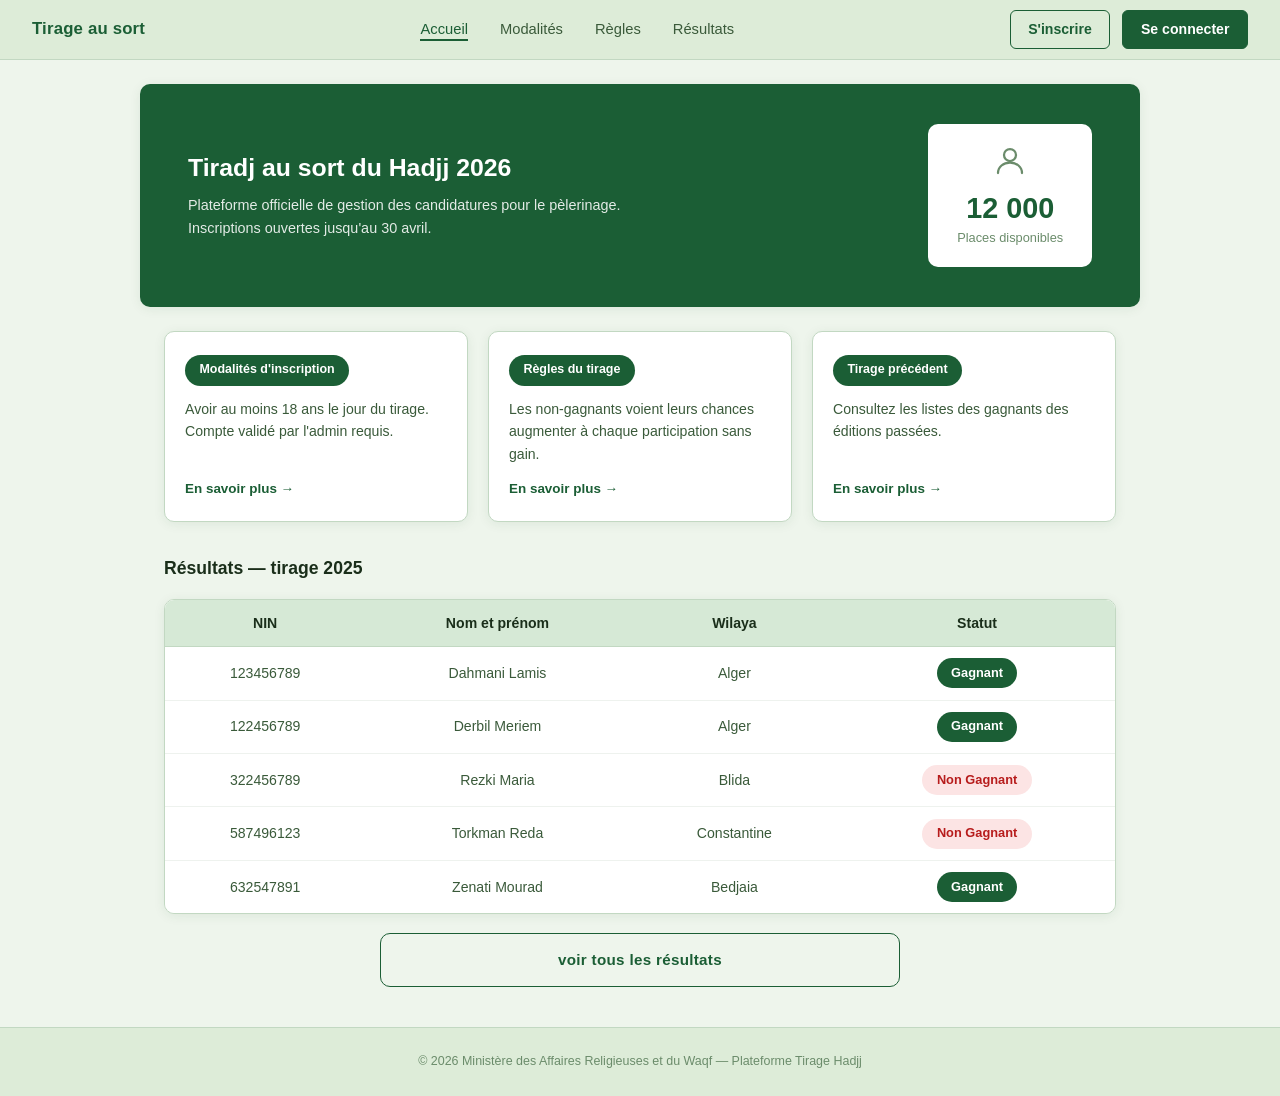
==== index.html @ b068f0e5 "Update HTML structure" ====
<!DOCTYPE html>
<html lang="fr">
<head>
  <meta charset="UTF-8" />
  <meta name="viewport" content="width=device-width, initial-scale=1.0"/>
  <title>Tirage au Sort – Hadjj 2026</title>
  <link rel="stylesheet" href="style.css" />
</head>
<body>

 
  <nav class="navbar">
    <div class="nav-brand">Tirage au sort</div>
    <ul class="nav-links">
      <li><a href="index.html" class="active">Accueil</a></li>
      <li><a href="modalites.html">Modalités</a></li>
      <li><a href="regles.html">Règles</a></li>
      <li><a href="resultats.html">Résultats</a></li>
    </ul>
    <div class="nav-actions">
      <a href="register.html" class="btn btn-outline">S'inscrire</a>
      <a href="login.html" class="btn btn-primary">Se connecter</a>
    </div>
  </nav>

  <!HERO Banner >
  <section class="hero">
    <div class="hero-content">
      <h1>Tiradj au sort du Hadjj 2026</h1>
      <p>Plateforme officielle de gestion des candidatures pour le pèlerinage.<br>
         Inscriptions ouvertes jusqu'au 30 avril.</p>
    </div>
    <div class="hero-counter">
      <div class="counter-icon">
        <svg xmlns="http://www.w3.org/2000/svg" width="36" height="36" viewBox="0 0 24 24"
             fill="none" stroke="currentColor" stroke-width="1.5"
             stroke-linecap="round" stroke-linejoin="round">
          <circle cx="12" cy="8" r="4"/>
          <path d="M4 20c0-4 3.6-7 8-7s8 3 8 7"/>
        </svg>
      </div>
      <span class="counter-number">12 000</span>
      <span class="counter-label">Places disponibles</span>
    </div>
  </section>

  <!INFO CARDS >
  <section class="cards-section">
    <div class="cards-grid">

      <div class="card">
        <span class="card-tag">Modalités d'inscription</span>
        <p>Avoir au moins 18 ans le jour du tirage. Compte validé par l'admin requis.</p>
        <a href="modalites.html" class="card-link">En savoir plus &rarr;</a>
      </div>

      <div class="card">
        <span class="card-tag">Règles du tirage</span>
        <p>Les non-gagnants voient leurs chances augmenter à chaque participation sans gain.</p>
        <a href="regles.html" class="card-link">En savoir plus &rarr;</a>
      </div>

      <div class="card">
        <span class="card-tag">Tirage précédent</span>
        <p>Consultez les listes des gagnants des éditions passées.</p>
        <a href="resultats.html" class="card-link">En savoir plus &rarr;</a>
      </div>

    </div>
  </section>

  <!Table des resultats >
  <section class="results-section">
    <h2>Résultats — tirage 2025</h2>
    <div class="table-wrapper">
      <table class="results-table">
        <thead>
          <tr>
            <th>NIN</th>
            <th>Nom et prénom</th>
            <th>Wilaya</th>
            <th>Statut</th>
          </tr>
        </thead>
        <tbody>
          <tr>
            <td>123456789</td>
            <td>Dahmani Lamis</td>
            <td>Alger</td>
            <td><span class="badge gagnant">Gagnant</span></td>
          </tr>
          <tr>
            <td>122456789</td>
            <td>Derbil Meriem</td>
            <td>Alger</td>
            <td><span class="badge gagnant">Gagnant</span></td>
          </tr>
          <tr>
            <td>322456789</td>
            <td>Rezki Maria</td>
            <td>Blida</td>
            <td><span class="badge non-gagnant">Non Gagnant</span></td>
          </tr>
          <tr>
            <td>587496123</td>
            <td>Torkman Reda</td>
            <td>Constantine</td>
            <td><span class="badge non-gagnant">Non Gagnant</span></td>
          </tr>
          <tr>
            <td>632547891</td>
            <td>Zenati Mourad</td>
            <td>Bedjaia</td>
            <td><span class="badge gagnant">Gagnant</span></td>
          </tr>
        </tbody>
      </table>
    </div>

    <div class="cta-wrapper">
      <a href="resultats.html" class="btn btn-cta">voir tous les résultats</a>
    </div>
  </section>

  <!Footer >
  <footer class="footer">
    <p>&copy; 2026 Ministère des Affaires Religieuses et du Waqf — Plateforme Tirage Hadjj</p>
  </footer>

</body>
</html>
---- style.css ----
/* Var */
:root {
  --green-dark:   #1b5e35;
  --green-mid:    #236b3e;
  --green-light:  #d6e9d6;
  --green-pale:   #eef5ec;
  --green-nav:    #ddecd8;
  --white:        #ffffff;
  --text-dark:    #1a2e1a;
  --text-mid:     #3a5a3a;
  --text-muted:   #6b8c6b;
  --badge-win-bg: #1b5e35;
  --badge-win-tx: #ffffff;
  --badge-lose-bg:#fce4e4;
  --badge-lose-tx:#b71c1c;
  --border:       #c2d8c2;
  --radius:       10px;
  --radius-sm:    6px;
  --shadow:       0 2px 12px rgba(30, 80, 40, 0.08);
}

*, *::before, *::after {
  box-sizing: border-box;
  margin: 0;
  padding: 0;
}

body {
  font-family: 'Segoe UI', Tahoma, Geneva, Verdana, sans-serif;
  background: var(--green-pale);
  color: var(--text-dark);
  font-size: 15px;
  line-height: 1.6;
  
}

a {
  text-decoration: none;
  color: inherit;
}

ul { list-style: none; }



/* NAVBAR*/
.navbar {
  display: flex;
  align-items: center;
  justify-content: space-between;
  background: var(--green-nav);
  padding: 0 2rem;
  height: 60px;
  border-bottom: 1px solid var(--border);
  position: sticky;
  top: 0;
  z-index: 100;
}

.nav-brand {
  font-size: 1.05rem;
  font-weight: 700;
  color: var(--green-dark);
  letter-spacing: 0.01em;
}

.nav-links {
  display: flex;
  gap: 2rem;
}

.nav-links a {
  color: var(--text-mid);
  font-size: 0.92rem;
  font-weight: 500;
  padding-bottom: 2px;
  border-bottom: 2px solid transparent;
  transition: color 0.2s, border-color 0.2s;
}

.nav-links a:hover,
.nav-links a.active {
  color: var(--green-dark);
  border-bottom-color: var(--green-dark);
}

.nav-actions {
  display: flex;
  gap: 0.75rem;
  align-items: center;
}


/*Buttons*/
.btn {
  display: inline-block;
  padding: 0.45rem 1.1rem;
  border-radius: var(--radius-sm);
  font-size: 0.88rem;
  font-weight: 600;
  cursor: pointer;
  transition: background 0.2s, color 0.2s, border-color 0.2s;
}

.btn-outline {
  background: transparent;
  border: 1.5px solid var(--green-dark);
  color: var(--green-dark);
}

.btn-outline:hover {
  background: var(--green-dark);
  color: var(--white);
}

.btn-primary {
  background: var(--green-dark);
  border: 1.5px solid var(--green-dark);
  color: var(--white);
}

.btn-primary:hover {
  background: var(--green-mid);
}

.btn-cta {
  display: block;
  width: 100%;
  max-width: 520px;
  margin: 0 auto;
  padding: 0.85rem 2rem;
  text-align: center;
  background: transparent;
  border: 1.5px solid var(--green-dark);
  color: var(--green-dark);
  border-radius: var(--radius);
  font-size: 0.95rem;
  font-weight: 600;
  letter-spacing: 0.02em;
  transition: background 0.2s, color 0.2s;
}

.btn-cta:hover {
  background: var(--green-dark);
  color: var(--white);
}


/* Hero section */
.hero {
  background: var(--green-dark);
  color: var(--white);
  display: flex;
  align-items: center;
  justify-content: space-between;
  gap: 2rem;
  padding: 2.5rem 3rem;
  margin: 1.5rem auto;
  max-width: 1000px;
  border-radius: var(--radius);
  box-shadow: var(--shadow);
}

.hero-content h1 {
  font-size: 1.55rem;
  font-weight: 700;
  margin-bottom: 0.6rem;
  line-height: 1.3;
}

.hero-content p {
  font-size: 0.9rem;
  opacity: 0.88;
  line-height: 1.6;
}

.hero-counter {
  background: var(--white);
  color: var(--text-dark);
  border-radius: var(--radius);
  padding: 1.2rem 1.8rem;
  text-align: center;
  min-width: 150px;
  flex-shrink: 0;
  display: flex;
  flex-direction: column;
  align-items: center;
  gap: 0.3rem;
}

.counter-icon {
  color: var(--text-muted);
  margin-bottom: 0.2rem;
}

.counter-number {
  font-size: 1.8rem;
  font-weight: 800;
  color: var(--green-dark);
  line-height: 1;
}

.counter-label {
  font-size: 0.8rem;
  color: var(--text-muted);
}


/*Info Cards */
.cards-section {
  max-width: 1000px;
  margin: 0 auto 2rem;
  padding: 0 1.5rem;
}

.cards-grid {
  display: flex;
  gap: 1.25rem;
}

.card {
  flex: 1;
  background: var(--white);
  border: 1px solid var(--border);
  border-radius: var(--radius);
  padding: 1.4rem 1.25rem;
  display: flex;
  flex-direction: column;
  gap: 0.75rem;
  box-shadow: var(--shadow);
  transition: box-shadow 0.2s, transform 0.2s;
}

.card:hover {
  box-shadow: 0 6px 20px rgba(30, 80, 40, 0.13);
  transform: translateY(-2px);
}

.card-tag {
  display: inline-block;
  background: var(--green-dark);
  color: var(--white);
  font-size: 0.78rem;
  font-weight: 600;
  padding: 0.35rem 0.9rem;
  border-radius: 20px;
  align-self: flex-start;
}

.card p {
  font-size: 0.88rem;
  color: var(--text-mid);
  line-height: 1.6;
  flex: 1;
}

.card-link {
  font-size: 0.84rem;
  color: var(--green-dark);
  font-weight: 600;
  display: inline-flex;
  align-items: center;
  gap: 0.25rem;
  transition: gap 0.2s;
}

.card-link:hover {
  gap: 0.5rem;
}


/* Tables des resultats*/
.results-section {
  max-width: 1000px;
  margin: 0 auto 2.5rem;
  padding: 0 1.5rem;
}

.results-section h2 {
  font-size: 1.1rem;
  font-weight: 700;
  color: var(--text-dark);
  margin-bottom: 1rem;
}

.table-wrapper {
  border-radius: var(--radius);
  overflow: hidden;
  border: 1px solid var(--border);
  box-shadow: var(--shadow);
  margin-bottom: 1.2rem;
}

.results-table {
  width: 100%;
  border-collapse: collapse;
  background: var(--white);
}

.results-table thead tr {
  background: var(--green-light);
}

.results-table th {
  padding: 0.75rem 1rem;
  text-align: center;
  font-size: 0.88rem;
  font-weight: 600;
  color: var(--text-dark);
  border-bottom: 1px solid var(--border);
}

.results-table td {
  padding: 0.7rem 1rem;
  text-align: center;
  font-size: 0.88rem;
  color: var(--text-mid);
  border-bottom: 1px solid #eef2ee;
}

.results-table tbody tr:last-child td {
  border-bottom: none;
}

.results-table tbody tr:hover {
  background: var(--green-pale);
}

/* Status badges */
.badge {
  display: inline-block;
  padding: 0.3rem 0.9rem;
  border-radius: 20px;
  font-size: 0.8rem;
  font-weight: 600;
}

.badge.gagnant {
  background: var(--badge-win-bg);
  color: var(--badge-win-tx);
}

.badge.non-gagnant {
  background: var(--badge-lose-bg);
  color: var(--badge-lose-tx);
}


/*CTA */
.cta-wrapper {
  margin-top: 1rem;
}


/*Footer */
.footer {
  text-align: center;
  padding: 1.5rem;
  font-size: 0.78rem;
  color: var(--text-muted);
  border-top: 1px solid var(--border);
  background: var(--green-nav);
  margin-top: 2rem;
}


/*To be responsive */
@media (max-width: 768px) {
  .navbar {
    flex-wrap: wrap;
    height: auto;
    padding: 0.75rem 1rem;
    gap: 0.5rem;
  }
 /* for mobile phones */
  @media (max-width: 640px) {
  .form-row {
    flex-direction: column;
    gap: 1rem;
  }

  .form-container {
    padding: 1.5rem 1rem;
  }

  .form-header h1 {
    font-size: 1rem;
  }
}

  .nav-links {
    gap: 1rem;
    order: 3;
    width: 100%;
    justify-content: center;
  }

  .hero {
    flex-direction: column;
    padding: 1.5rem;
    margin: 1rem;
  }

  .hero-counter {
    width: 100%;
  }

  .cards-grid {
    flex-direction: column;
  }

  .cards-section,
  .results-section {
    padding: 0 1rem;
  }

  .results-table th,
  .results-table td {
    padding: 0.5rem 0.5rem;
    font-size: 0.8rem;
  }
}

/*mise en forme de page */
.form-page {
  min-height: calc(100vh - 60px - 60px);
  display: flex;
  align-items: flex-start;
  justify-content: center;
  padding: 2.5rem 1.5rem;
  background: var(--green-pale);
}

.form-container {
  background: var(--white);
  border: 1px solid var(--border);
  border-radius: var(--radius);
  box-shadow: var(--shadow);
  padding: 2.5rem 2.5rem 2rem;
  width: 100%;
  max-width: 820px;
}

/* Form  */
.form-header {
  display: flex;
  align-items: center;
  gap: 1rem;
  margin-bottom: 2rem;
}

.form-row.row-center {
    justify-content: center;
}

.divider-line {
  flex: 1;
  height: 1px;
  background: var(--border);
}

.form-header h1 {
  font-size: 1.25rem;
  font-weight: 700;
  color: var(--green-dark);
  white-space: nowrap;
}


.form-row {
  display: flex;
  gap: 1.5rem;
  margin-bottom: 1.25rem;
}

.form-group {
  flex: 1;
  display: flex;
  flex-direction: column;
  gap: 0.35rem;
}


label {
  font-size: 0.85rem;
  font-weight: 600;
  color: var(--text-dark);
}

.required {
  color: #c0392b;
}

/*Inputs w Select  */
input[type="text"],
input[type="email"],
input[type="tel"],
input[type="date"],
input[type="password"],
select {
  width: 100%;
  padding: 0.55rem 0.85rem;
  border: 1.5px solid var(--border);
  border-radius: var(--radius-sm);
  font-size: 0.88rem;
  color: var(--text-dark);
  background: var(--white);
  outline: none;
  transition: border-color 0.2s, box-shadow 0.2s;
  font-family: inherit;
}

input::placeholder {
  color: #aabcaa;
}

input[type="text"]:focus,
input[type="email"]:focus,
input[type="tel"]:focus,
input[type="date"]:focus,
input[type="password"]:focus,
select:focus {
  border-color: var(--green-dark);
  box-shadow: 0 0 0 3px rgba(27, 94, 53, 0.12);
}

/* Error */
input.invalid,
select.invalid {
  border-color: #c0392b;
  box-shadow: 0 0 0 3px rgba(192, 57, 43, 0.1);
}

select {
  appearance: none;
  -webkit-appearance: none;
  background-image: url("data:image/svg+xml,%3Csvg xmlns='http://www.w3.org/2000/svg' width='12' height='12' viewBox='0 0 24 24' fill='none' stroke='%231b5e35' stroke-width='2.5' stroke-linecap='round' stroke-linejoin='round'%3E%3Cpolyline points='6 9 12 15 18 9'/%3E%3C/svg%3E");
  background-repeat: no-repeat;
  background-position: right 0.75rem center;
  padding-right: 2rem;
  cursor: pointer;
}

/* ERROR MESSAGES */
.error-msg {
  font-size: 0.78rem;
  color: #c0392b;
  min-height: 1rem;
  display: block;
}

/* Submit*/
.form-submit {
  margin-top: 1.5rem;
  display: flex;
  justify-content: center;
}

.btn-submit {
  background: var(--green-dark);
  color: var(--white);
  border: none;
  padding: 0.75rem 3rem;
  border-radius: var(--radius-sm);
  font-size: 0.95rem;
  font-weight: 700;
  cursor: pointer;
  letter-spacing: 0.02em;
  transition: background 0.2s, transform 0.15s;
}

.btn-submit:hover {
  background: var(--green-mid);
  transform: translateY(-1px);
}

.btn-submit:active {
  transform: translateY(0);
}

/*log in link*/
.form-login-link {
  text-align: center;
  margin-top: 1rem;
  font-size: 0.85rem;
  color: var(--text-muted);
}

.form-login-link a {
  color: var(--green-dark);
  font-weight: 600;
  text-decoration: underline;
}
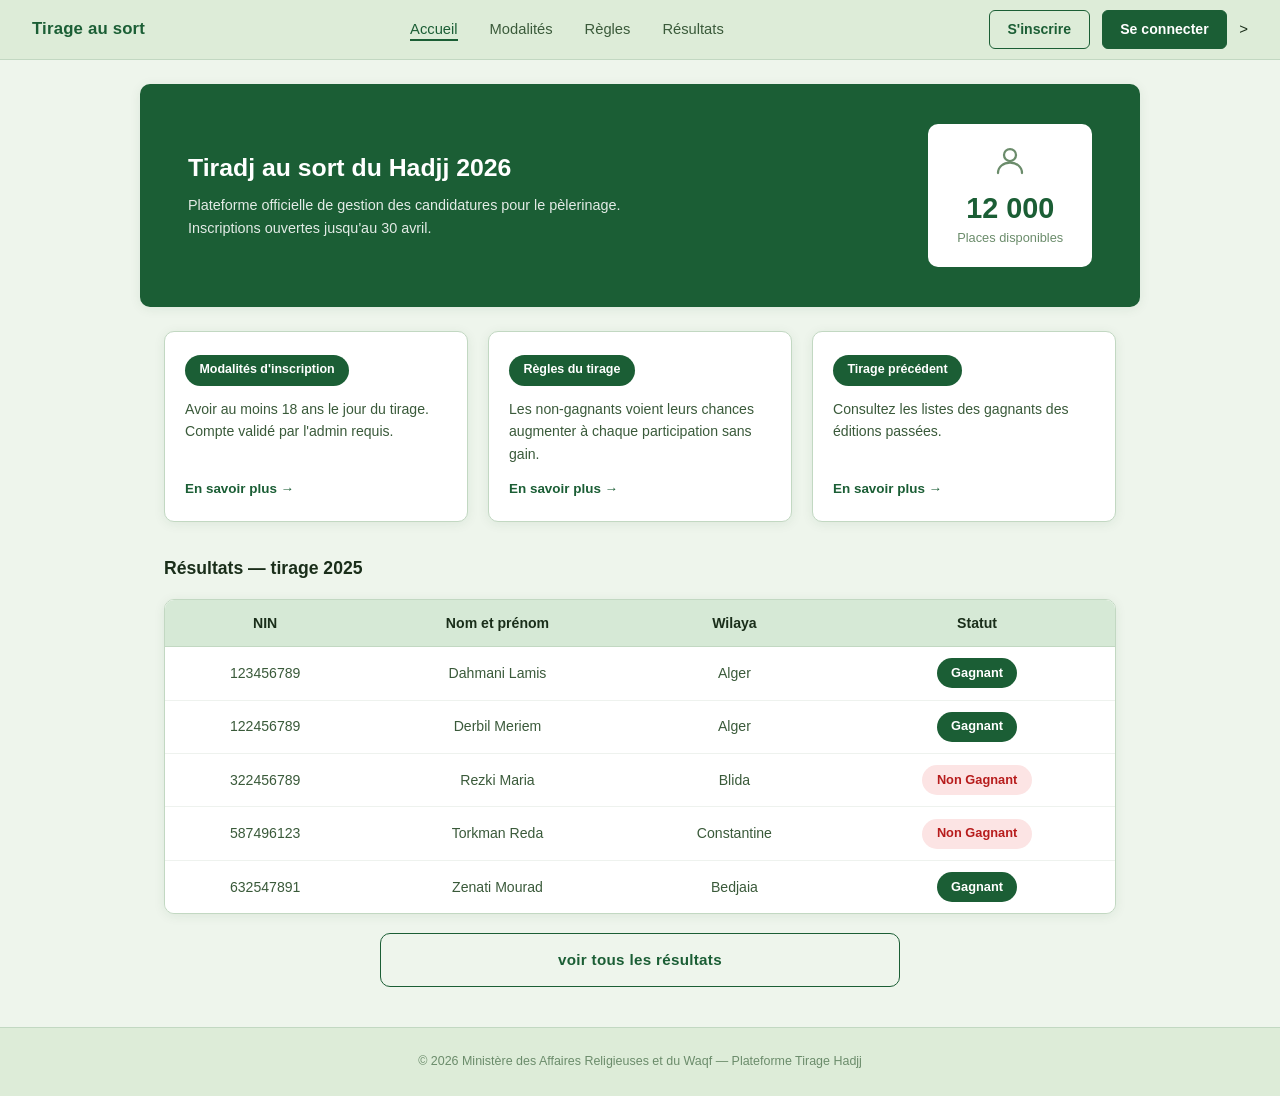
==== commit 15221bbb: "Merge branch 'main' of https://github.com/lamisdahmani/Pweb-Project-" ====
--- a/index.html
+++ b/index.html
@@ -13,14 +13,18 @@
     <div class="nav-brand">Tirage au sort</div>
     <ul class="nav-links">
       <li><a href="index.html" class="active">Accueil</a></li>
-      <li><a href="modalites.html">Modalités</a></li>
-      <li><a href="regles.html">Règles</a></li>
-      <li><a href="resultats.html">Résultats</a></li>
+      <li><a href="Modalites.html">Modalités</a></li>
+      
+      <li><a href="Regles.html"> Règles</a></li>
+      <li><a href="Resultats.html">Résultats</a></li>
     </ul>
     <div class="nav-actions">
-      <a href="register.html" class="btn btn-outline">S'inscrire</a>
-      <a href="login.html" class="btn btn-primary">Se connecter</a>
+      <a href="Register.html" class="btn btn-outline">S'inscrire</a>
+      <a href="Login.html" class="btn btn-primary">Se connecter</a>
+      >
+      
     </div>
+    
   </nav>
 
   <!HERO Banner >
@@ -51,19 +55,19 @@
       <div class="card">
         <span class="card-tag">Modalités d'inscription</span>
         <p>Avoir au moins 18 ans le jour du tirage. Compte validé par l'admin requis.</p>
-        <a href="modalites.html" class="card-link">En savoir plus &rarr;</a>
+        <a href="Modalites.html" class="card-link">En savoir plus &rarr;</a>
       </div>
 
       <div class="card">
         <span class="card-tag">Règles du tirage</span>
         <p>Les non-gagnants voient leurs chances augmenter à chaque participation sans gain.</p>
-        <a href="regles.html" class="card-link">En savoir plus &rarr;</a>
+        <a href="Regles.html" class="card-link">En savoir plus &rarr;</a>
       </div>
 
       <div class="card">
         <span class="card-tag">Tirage précédent</span>
         <p>Consultez les listes des gagnants des éditions passées.</p>
-        <a href="resultats.html" class="card-link">En savoir plus &rarr;</a>
+        <a href="Resultats.html" class="card-link">En savoir plus &rarr;</a>
       </div>
 
     </div>
@@ -118,7 +122,7 @@
     </div>
 
     <div class="cta-wrapper">
-      <a href="resultats.html" class="btn btn-cta">voir tous les résultats</a>
+      <a href="Resultats.html" class="btn btn-cta">voir tous les résultats</a>
     </div>
   </section>
 
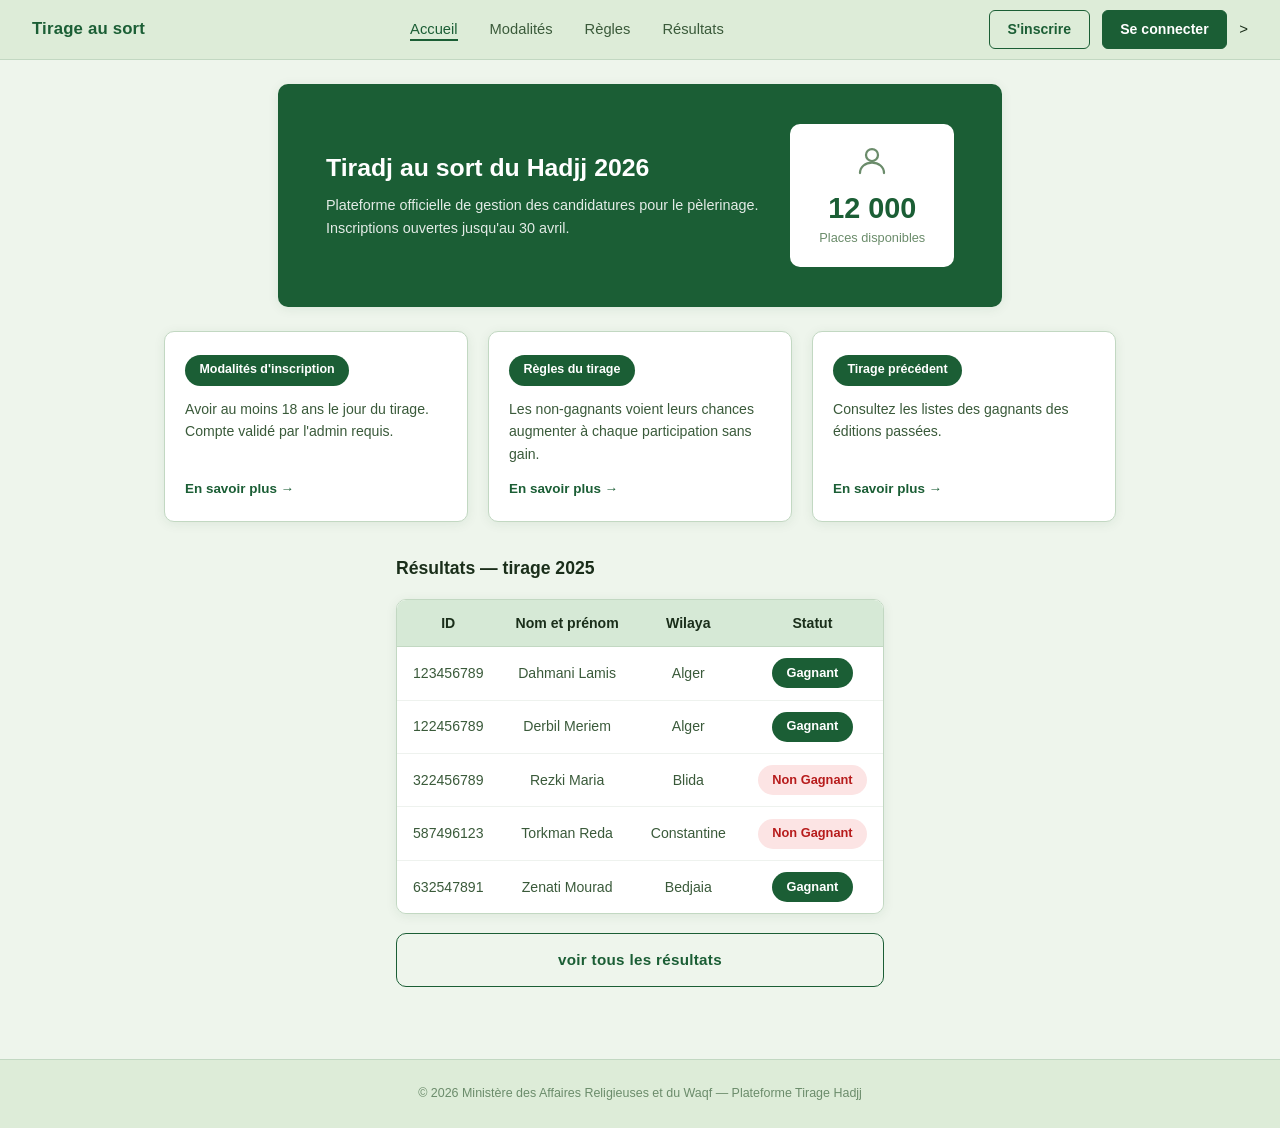
==== commit 90b1b1cb: "fixing the routing" ====
--- a/index.html
+++ b/index.html
@@ -80,7 +80,7 @@
       <table class="results-table">
         <thead>
           <tr>
-            <th>NIN</th>
+            <th>ID</th>
             <th>Nom et prénom</th>
             <th>Wilaya</th>
             <th>Statut</th>
--- a/style.css
+++ b/style.css
@@ -31,6 +31,8 @@
   color: var(--text-dark);
   font-size: 15px;
   line-height: 1.6;
+  display: flex;
+  flex-direction: column;
   
 }
 
@@ -361,6 +363,7 @@
   border-top: 1px solid var(--border);
   background: var(--green-nav);
   margin-top: 2rem;
+  flex-shrink: 0;
 }
 
 
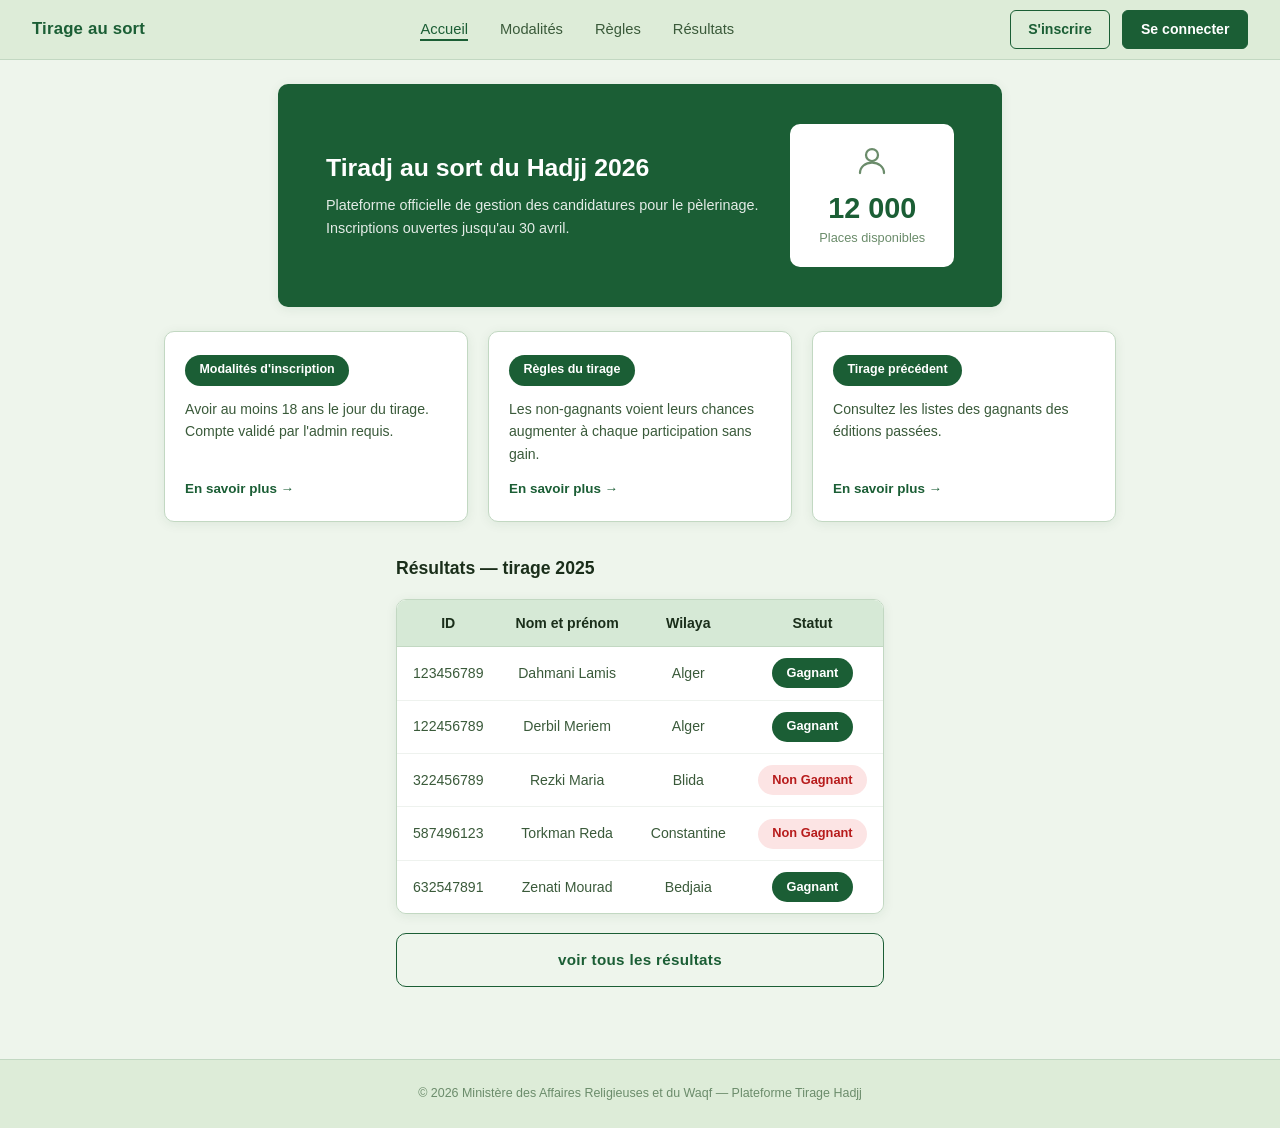
==== commit d1e89696: "fixing the header" ====
--- a/index.html
+++ b/index.html
@@ -14,15 +14,12 @@
     <ul class="nav-links">
       <li><a href="index.html" class="active">Accueil</a></li>
       <li><a href="Modalites.html">Modalités</a></li>
-      
       <li><a href="Regles.html"> Règles</a></li>
       <li><a href="Resultats.html">Résultats</a></li>
     </ul>
     <div class="nav-actions">
       <a href="Register.html" class="btn btn-outline">S'inscrire</a>
       <a href="Login.html" class="btn btn-primary">Se connecter</a>
-      >
-      
     </div>
     
   </nav>
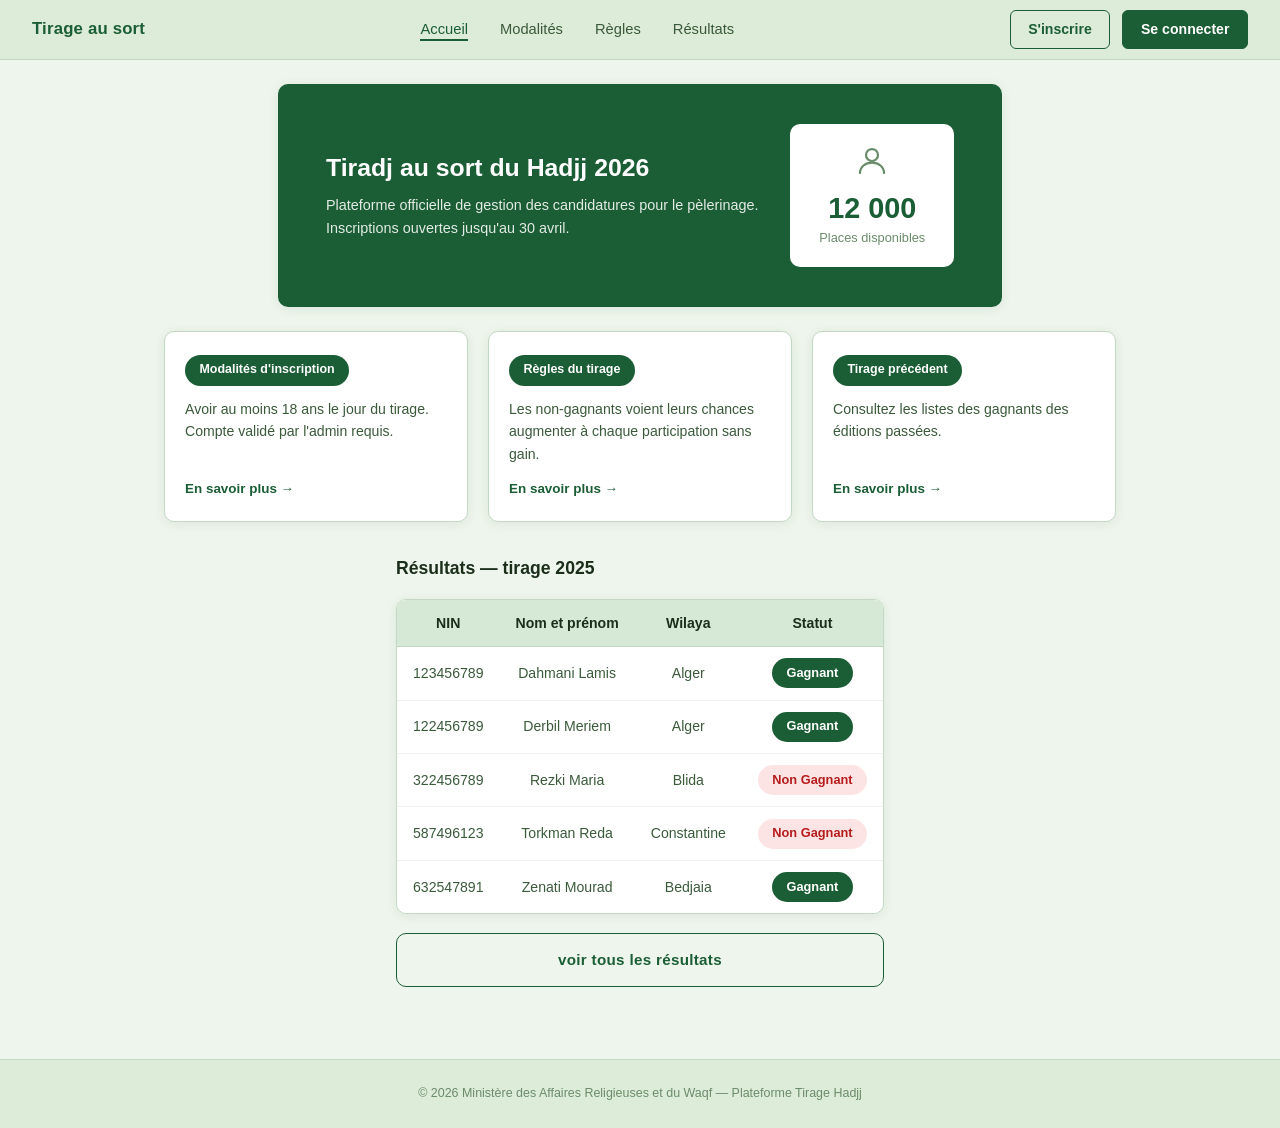
==== commit 9242b251: "Merge branch 'main' of https://github.com/lamisdahmani/Pweb-Project-" ====
--- a/index.html
+++ b/index.html
@@ -77,7 +77,7 @@
       <table class="results-table">
         <thead>
           <tr>
-            <th>ID</th>
+            <th>NIN</th>
             <th>Nom et prénom</th>
             <th>Wilaya</th>
             <th>Statut</th>
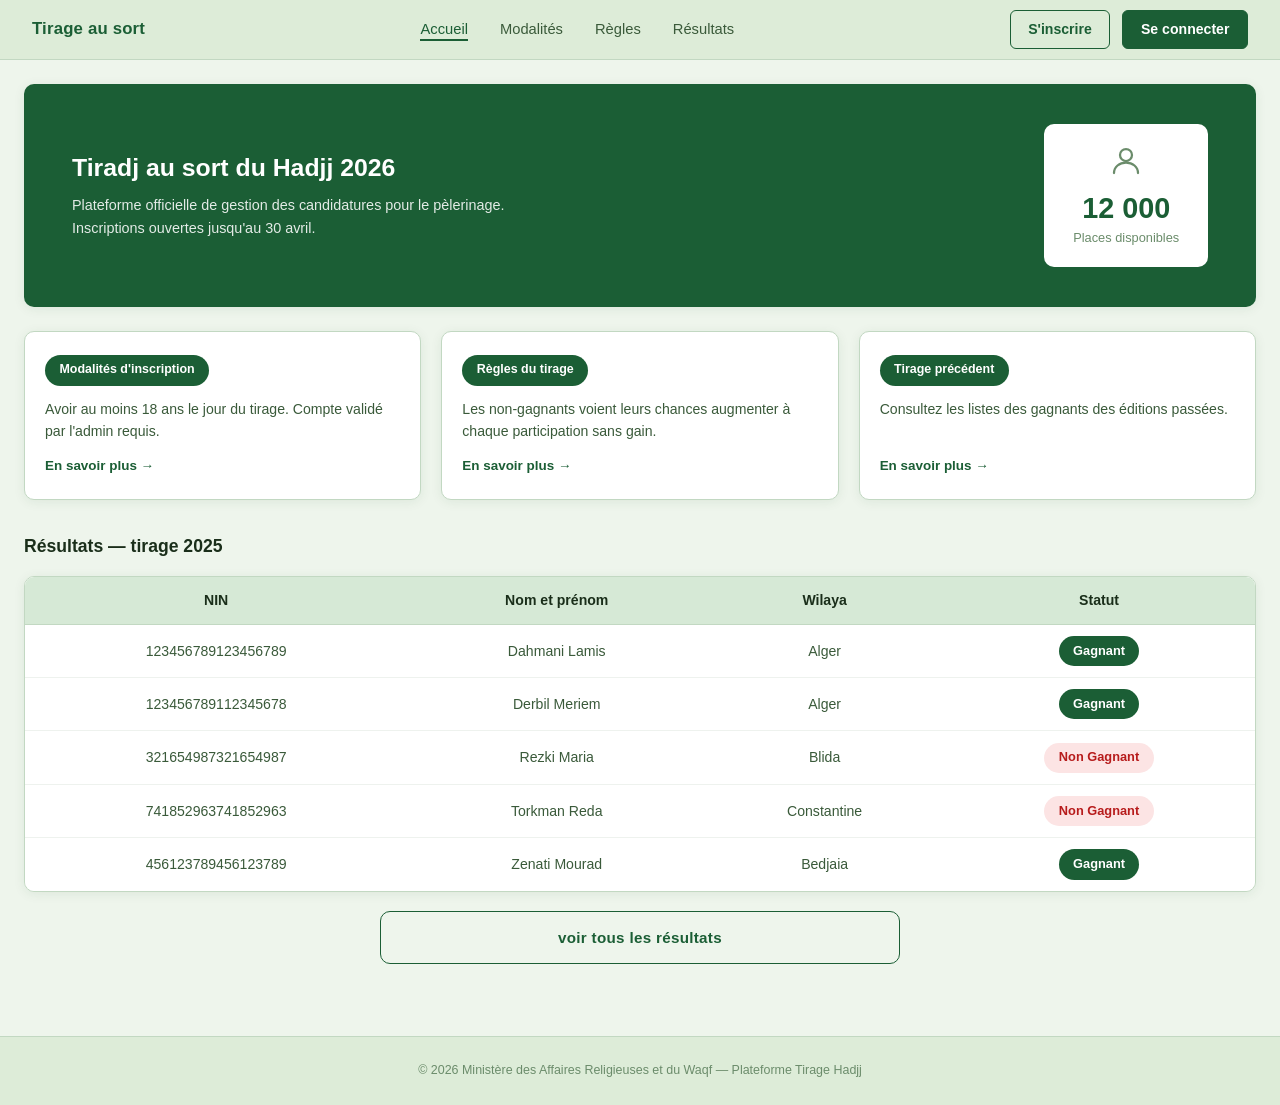
==== commit 2568701c: "css changes" ====
--- a/index.html
+++ b/index.html
@@ -85,31 +85,31 @@
         </thead>
         <tbody>
           <tr>
-            <td>123456789</td>
+            <td>123456789123456789</td>
             <td>Dahmani Lamis</td>
             <td>Alger</td>
             <td><span class="badge gagnant">Gagnant</span></td>
           </tr>
           <tr>
-            <td>122456789</td>
+            <td>123456789112345678</td>
             <td>Derbil Meriem</td>
             <td>Alger</td>
             <td><span class="badge gagnant">Gagnant</span></td>
           </tr>
           <tr>
-            <td>322456789</td>
+            <td>321654987321654987</td>
             <td>Rezki Maria</td>
             <td>Blida</td>
             <td><span class="badge non-gagnant">Non Gagnant</span></td>
           </tr>
           <tr>
-            <td>587496123</td>
+            <td>741852963741852963</td>
             <td>Torkman Reda</td>
             <td>Constantine</td>
             <td><span class="badge non-gagnant">Non Gagnant</span></td>
           </tr>
           <tr>
-            <td>632547891</td>
+            <td>456123789456123789</td>
             <td>Zenati Mourad</td>
             <td>Bedjaia</td>
             <td><span class="badge gagnant">Gagnant</span></td>
--- a/style.css
+++ b/style.css
@@ -25,6 +25,15 @@
   padding: 0;
 }
 
+html, body {
+    height: 100%;
+    margin: 0;
+}
+
+main {
+  flex: 1 0 auto;
+}
+
 body {
   font-family: 'Segoe UI', Tahoma, Geneva, Verdana, sans-serif;
   background: var(--green-pale);
@@ -33,7 +42,9 @@
   line-height: 1.6;
   display: flex;
   flex-direction: column;
-  
+  min-height: 100vh;
+
+   
 }
 
 a {
@@ -57,6 +68,7 @@
   position: sticky;
   top: 0;
   z-index: 100;
+  flex-shrink: 0;
 }
 
 .nav-brand {
@@ -157,8 +169,8 @@
   justify-content: space-between;
   gap: 2rem;
   padding: 2.5rem 3rem;
-  margin: 1.5rem auto;
-  max-width: 1000px;
+  margin: 1.5rem 1.5rem;
+  max-width: none;
   border-radius: var(--radius);
   box-shadow: var(--shadow);
 }
@@ -210,9 +222,9 @@
 
 /*Info Cards */
 .cards-section {
-  max-width: 1000px;
-  margin: 0 auto 2rem;
-  padding: 0 1.5rem;
+  max-width: none;
+  margin: 0 1.5rem 2rem;
+  padding: 0;
 }
 
 .cards-grid {
@@ -273,9 +285,9 @@
 
 /* Tables des resultats*/
 .results-section {
-  max-width: 1000px;
-  margin: 0 auto 2.5rem;
-  padding: 0 1.5rem;
+  max-width: none;
+  margin: 0 1.5rem 2.5rem;
+  padding: 0;
 }
 
 .results-section h2 {
@@ -363,7 +375,6 @@
   border-top: 1px solid var(--border);
   background: var(--green-nav);
   margin-top: 2rem;
-  flex-shrink: 0;
 }
 
 
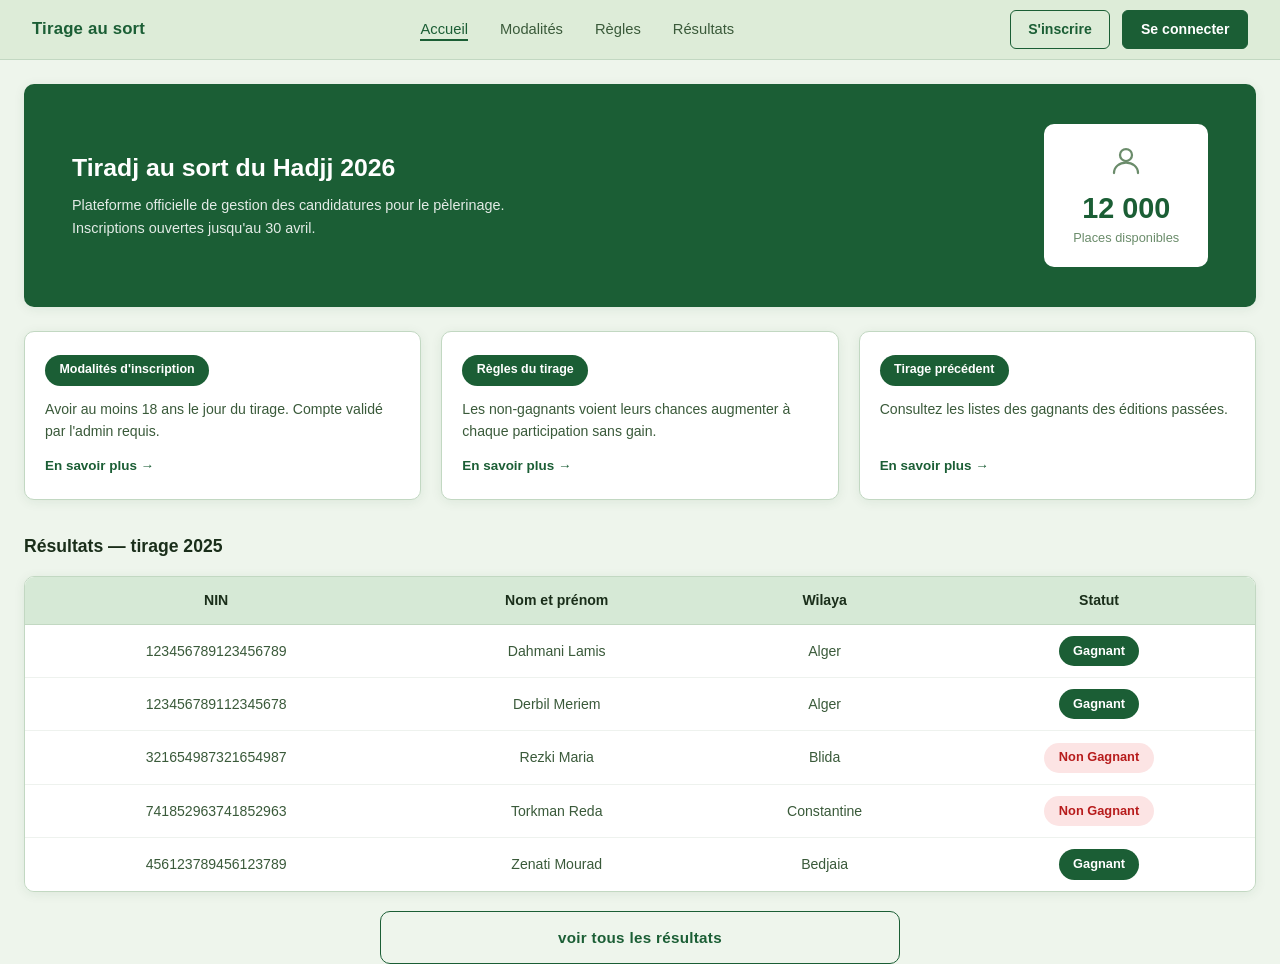
==== commit a78d860e: "final one js" ====
--- a/index.html
+++ b/index.html
@@ -123,10 +123,7 @@
     </div>
   </section>
 
-  <!Footer >
-  <footer class="footer">
-    <p>&copy; 2026 Ministère des Affaires Religieuses et du Waqf — Plateforme Tirage Hadjj</p>
-  </footer>
+  
 
 </body>
 </html>
--- a/style.css
+++ b/style.css
@@ -40,11 +40,6 @@
   color: var(--text-dark);
   font-size: 15px;
   line-height: 1.6;
-  display: flex;
-  flex-direction: column;
-  min-height: 100vh;
-
-   
 }
 
 a {
@@ -365,17 +360,6 @@
   margin-top: 1rem;
 }
 
-
-/*Footer */
-.footer {
-  text-align: center;
-  padding: 1.5rem;
-  font-size: 0.78rem;
-  color: var(--text-muted);
-  border-top: 1px solid var(--border);
-  background: var(--green-nav);
-  margin-top: 2rem;
-}
 
 
 /*To be responsive */
@@ -603,7 +587,4 @@
 .form-login-link a {
   color: var(--green-dark);
   font-weight: 600;
-  text-decoration: underline;
-}
-
-
+  text-decoration: underline;}
